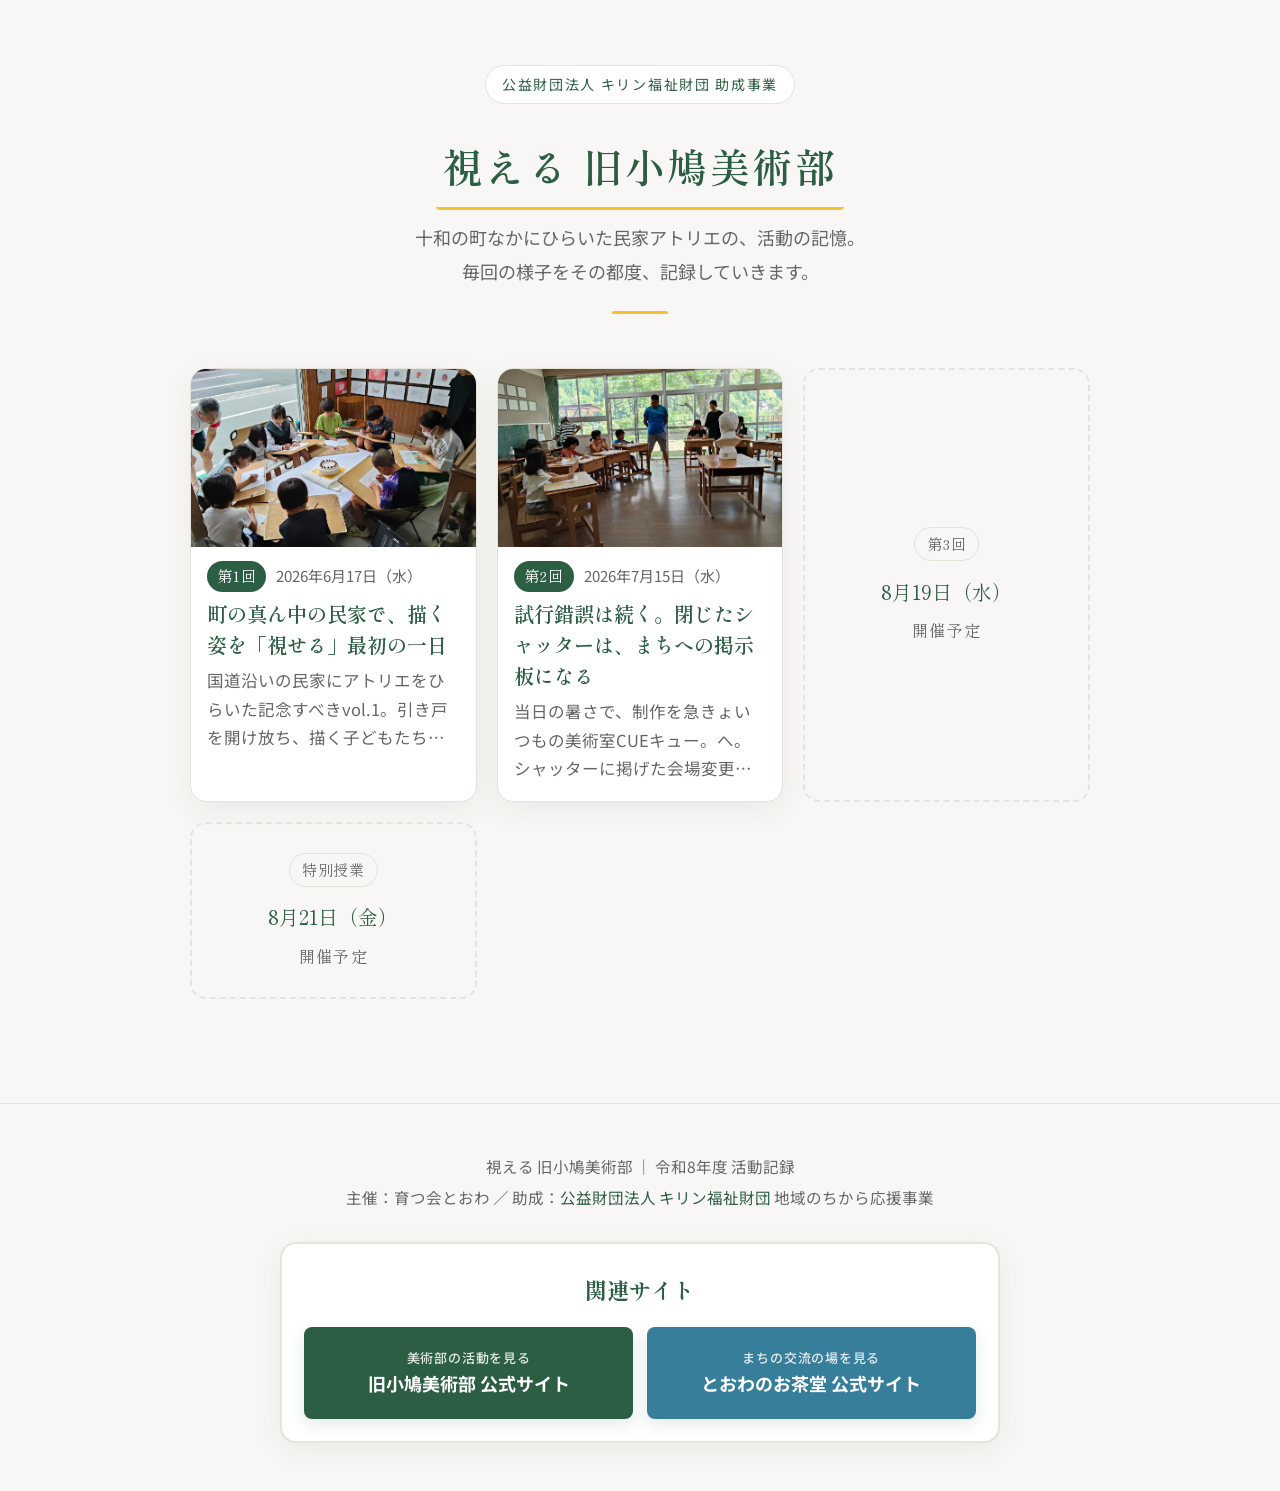
==== index.html @ ce85c774 "第3回を「下書き公開」の体裁にする（先生の聞き取り待ち） 先生にURLをお伝えして記事を見ていただき、聞き取りを返してもらうための状態。  - 記事冒頭に下書きであることを説明するバナーを追加 - 空" ====
<!DOCTYPE html>
<html lang="ja">
<head>
  <meta charset="UTF-8" />
  <meta name="viewport" content="width=device-width, initial-scale=1.0" />
  <!-- 検索エンジンに載せない（URLを知る人だけ） -->
  <meta name="robots" content="noindex, nofollow" />
  <title>美術部 活動記録 ｜ 令和8年度</title>
  <link rel="preconnect" href="https://fonts.googleapis.com">
  <link rel="preconnect" href="https://fonts.gstatic.com" crossorigin>
  <link href="https://fonts.googleapis.com/css2?family=Noto+Sans+JP:wght@300;400;500;700&family=Shippori+Mincho:wght@500;600;700&display=swap" rel="stylesheet">
  <link rel="stylesheet" href="assets/style.css" />
</head>
<body>

  <header class="site-head">
    <div class="badge">公益財団法人 キリン福祉財団 助成事業</div>
    <h1><a class="brand-link" href="https://tetiteti36-wq.github.io/kobato-art-site/" target="_blank" rel="noopener noreferrer">視える 旧小鳩美術部</a></h1>
    <p>十和の町なかにひらいた民家アトリエの、活動の記憶。<br />
       毎回の様子をその都度、記録していきます。</p>
    <div class="rule"></div>
  </header>

  <main class="feed">
    <div class="card-grid">

      <!-- 新しい回を上（左）に追加していく -->

      <a class="card" href="reports/2026-06-17-vol01.html">
        <div class="thumb" style="background-image:url('assets/img/vol1/vol01-cover.jpg')"></div>
        <div class="body">
          <div class="meta">
            <span class="vol">第1回</span>
            <span>2026年6月17日（水）</span>
          </div>
          <h2>町の真ん中の民家で、描く姿を「視せる」最初の一日</h2>
          <p class="excerpt">国道沿いの民家にアトリエをひらいた記念すべきvol.1。引き戸を開け放ち、描く子どもたちの姿をまちに開きました。</p>
        </div>
      </a>

      <a class="card" href="reports/2026-07-15-vol02.html">
        <div class="thumb" style="background-image:url('assets/img/vol2/5.jpg')"></div>
        <div class="body">
          <div class="meta">
            <span class="vol">第2回</span>
            <span>2026年7月15日（水）</span>
          </div>
          <h2>試行錯誤は続く。閉じたシャッターは、まちへの掲示板になる</h2>
          <p class="excerpt">当日の暑さで、制作を急きょいつもの美術室CUEキュー。へ。シャッターに掲げた会場変更の告知が、思いがけずまちの目に留まりました。</p>
        </div>
      </a>

      <!-- ↑ これを複製して、第3回・第4回…と増やしていきます -->

      <!-- 次回予告（記事ができたら、上のカード形式に置き換える） -->
      <div class="card card-next">
        <div class="next-inner">
          <span class="vol vol-ghost">第3回</span>
          <p class="next-date">8月19日（水）</p>
          <p class="next-note next-note--soft">開催予定</p>
        </div>
      </div>


      <div class="card card-next">
        <div class="next-inner">
          <span class="vol vol-ghost">特別授業</span>
          <p class="next-date">8月21日（金）</p>
          <p class="next-note next-note--soft">開催予定</p>
        </div>
      </div>

    </div>
  </main>

  <footer class="site-foot">
    <p>視える 旧小鳩美術部 ｜ 令和8年度 活動記録<br />
       主催：育つ会とおわ ／ 助成：<span class="kirin">公益財団法人 キリン福祉財団</span> 地域のちから応援事業</p>
    <section class="related-sites" aria-labelledby="related-sites-title">
      <h2 id="related-sites-title">関連サイト</h2>
      <nav class="site-links" aria-label="関連サイト">
        <a class="site-link site-link--art" href="https://tetiteti36-wq.github.io/kobato-art-site/" target="_blank" rel="noopener noreferrer"><span>美術部の活動を見る</span>旧小鳩美術部 公式サイト</a>
        <a class="site-link site-link--tea" href="https://tetiteti36-wq.github.io/towaochadou-site/" target="_blank" rel="noopener noreferrer"><span>まちの交流の場を見る</span>とおわのお茶堂 公式サイト</a>
      </nav>
    </section>
  </footer>

</body>
</html>
---- assets/style.css ----
/* =========================================================
   美術部 活動記録 — 共通スタイル
   既存サイト（小鳩美術部）のデザイントークンに準拠
   静的サイト（ビルドなし） / バニラCSS
   ========================================================= */

:root {
  --clr-forest-green: #2C5E43;
  --clr-soft-blue:    #A9D1E1;
  --clr-accent-yellow:#F4C430;
  --clr-accent-orange:#E67E22;
  --clr-text-main:    #333333;
  --clr-text-light:   #666666;
  --clr-bg-light:     #F9F7F5;
  --clr-bg-white:     #FFFFFF;
  --clr-line:         #e7e2da;

  --font-heading: 'Shippori Mincho', serif;
  --font-body:    'Noto Sans JP', sans-serif;

  --space-sm: 1rem;
  --space-md: 2rem;
  --space-lg: 4rem;

  --br-sm: 8px;
  --br-md: 16px;
  --br-lg: 24px;

  --shadow: 0 8px 28px rgba(44, 94, 67, .08);
  --maxw:   760px;
}

* { box-sizing: border-box; }
html { scroll-behavior: smooth; }

body {
  margin: 0;
  font-family: var(--font-body);
  font-size: 19px;
  color: var(--clr-text-main);
  background-color: var(--clr-bg-light);
  line-height: 1.9;
  font-weight: 400;
  -webkit-font-smoothing: antialiased;
}

.wrap { max-width: var(--maxw); margin: 0 auto; padding: 0 20px; }

/* ---------- ヘッダー ---------- */
.site-head {
  text-align: center;
  padding: 4rem 20px 2rem;
}
.site-head .badge {
  display: inline-block;
  font-size: 14px;
  letter-spacing: .12em;
  color: var(--clr-forest-green);
  background: var(--clr-bg-white);
  border: 1px solid var(--clr-line);
  padding: 5px 16px;
  border-radius: 999px;
  margin-bottom: 1.4rem;
}
.site-head h1 {
  font-family: var(--font-heading);
  font-weight: 600;
  font-size: clamp(28px, 5vw, 40px);
  color: var(--clr-forest-green);
  margin: 0 0 .6rem;
  letter-spacing: .06em;
}
.brand-link {
  position: relative;
  display: inline-block;
  color: inherit;
  text-decoration: none;
  border-bottom: 3px solid var(--clr-accent-yellow);
  border-radius: 10px 10px 4px 4px;
  padding: .05em .18em .08em;
  cursor: pointer;
  transition: color .35s ease, background-color .35s ease,
              box-shadow .35s ease, transform .35s cubic-bezier(.2,.8,.2,1);
}
.brand-link::after {
  content: "公式サイトへ";
  position: absolute;
  left: 50%; top: -2.25em;
  color: var(--clr-bg-white);
  background: var(--clr-forest-green);
  border-radius: 999px;
  padding: 3px 12px;
  font-family: var(--font-body);
  font-size: 12px;
  font-weight: 500;
  letter-spacing: .08em;
  line-height: 1.6;
  white-space: nowrap;
  opacity: 0;
  pointer-events: none;
  transform: translate(-50%, 7px) scale(.94);
  transition: opacity .3s ease, transform .35s cubic-bezier(.2,.8,.2,1);
}
.brand-link:hover,
.brand-link:focus-visible {
  color: var(--clr-accent-orange);
  background: rgba(244, 196, 48, .12);
  box-shadow: 0 10px 30px rgba(44, 94, 67, .16);
  transform: translateY(-3px) scale(1.025);
  outline: none;
}
.brand-link:hover::after,
.brand-link:focus-visible::after {
  opacity: 1;
  transform: translate(-50%, 0) scale(1);
}
@media (prefers-reduced-motion: reduce) {
  .brand-link,
  .brand-link::after { transition: none; }
  .brand-link:hover,
  .brand-link:focus-visible { transform: none; }
}
.site-head p {
  color: var(--clr-text-light);
  margin: 0 auto;
  max-width: 30em;
  font-size: 18px;
}
.rule {
  width: 56px; height: 3px; margin: 1.4rem auto 0;
  background: var(--clr-accent-yellow); border-radius: 3px;
}

/* ---------- レポート一覧（カード／横3枚グリッド） ---------- */
.feed {
  max-width: 940px; margin: 0 auto;
  padding: 1.4rem 20px 4.5rem;
}
.card-grid {
  display: grid; grid-template-columns: repeat(3, 1fr);
  gap: 20px; align-items: stretch;
}
@media (max-width: 760px) { .card-grid { grid-template-columns: repeat(3, 1fr); gap: 12px; } }
@media (max-width: 480px) { .card-grid { grid-template-columns: 1fr 1fr; } }

.card {
  display: block;
  text-decoration: none;
  color: inherit;
  background: var(--clr-bg-white);
  border: 1px solid var(--clr-line);
  border-radius: var(--br-md);
  box-shadow: var(--shadow);
  overflow: hidden;
  transition: transform .18s ease, box-shadow .18s ease;
}
.card:hover { transform: translateY(-3px); box-shadow: 0 14px 34px rgba(44,94,67,.14); }

/* 次回予告カード（記事ができたら通常カードに置き換え） */
.card-next {
  border: 2px dashed var(--clr-line); background: transparent; box-shadow: none;
  display: flex; align-items: center; justify-content: center; text-align: center;
  min-height: 140px;
}
.card-next:hover { transform: none; box-shadow: none; }
.next-inner { padding: 1.6rem; color: var(--clr-text-light); }
.vol-ghost {
  display: inline-block; font-family: var(--font-heading);
  color: var(--clr-text-light); background: transparent;
  border: 1px solid var(--clr-line); padding: 2px 12px; border-radius: 999px;
  font-size: 15px; letter-spacing: .05em; margin-bottom: .7rem;
}
.next-date { font-family: var(--font-heading); color: var(--clr-forest-green); font-size: 20px; margin: 0 0 .3rem; }
.next-note { font-family: var(--font-heading); font-size: 16px; color: var(--clr-forest-green); margin: 0; letter-spacing: .08em; }
.next-note--soft { color: var(--clr-text-light); }

.card .thumb {
  aspect-ratio: 16 / 10;
  background: #eceae5 center/cover no-repeat;
  display: flex; align-items: center; justify-content: center;
  color: #b3ada1; font-size: 13px;
}
.card .body { padding: .9rem 1rem 1.1rem; }
.card .meta {
  display: flex; gap: 10px; flex-wrap: wrap; align-items: center;
  font-size: 15px; color: var(--clr-text-light); margin-bottom: .4rem;
}
.card .meta .vol {
  font-family: var(--font-heading);
  color: var(--clr-bg-white);
  background: var(--clr-forest-green);
  padding: 1px 10px; border-radius: 999px; font-size: 15px;
  letter-spacing: .05em;
}
.card h2 {
  font-family: var(--font-heading); font-weight: 600;
  color: var(--clr-forest-green);
  font-size: 20px; line-height: 1.55; margin: 0 0 .35rem;
}
.card .excerpt {
  color: var(--clr-text-light); font-size: 16.5px; line-height: 1.75; margin: 0;
  display: -webkit-box; -webkit-line-clamp: 3; -webkit-box-orient: vertical; overflow: hidden;
}

/* ---------- 記事ページ ---------- */
.article { padding: .6rem 0 4.5rem; }
.article .back {
  display: inline-block; margin: .6rem 0 1.4rem;
  color: var(--clr-text-light); text-decoration: none; font-size: 16px;
}
.article .back:hover { color: var(--clr-forest-green); }

.article header {
  border-bottom: 1px solid var(--clr-line);
  padding-bottom: 1.4rem; margin-bottom: 1.6rem;
}
.article .vol-tag {
  font-family: var(--font-heading);
  color: var(--clr-bg-white); background: var(--clr-forest-green);
  padding: 3px 14px; border-radius: 999px; font-size: 13px; letter-spacing: .06em;
}
.article h1 {
  font-family: var(--font-heading); font-weight: 600;
  color: var(--clr-forest-green);
  font-size: clamp(27px, 4.5vw, 35px); margin: .8rem 0 1.2rem;
  line-height: 1.5;
}

/* シンボル写真（タイトル直下・小さめ＆中央） */
.hero {
  max-width: 560px; margin: 0 auto 1.6rem;
}
.hero img {
  width: 100%; height: auto; display: block;
  border-radius: var(--br-md); border: 1px solid var(--clr-line);
  box-shadow: var(--shadow); cursor: zoom-in;
}

.facts {
  display: grid; grid-template-columns: repeat(auto-fit, minmax(130px, 1fr));
  gap: 10px; margin: 0;
}
.facts .f {
  background: var(--clr-bg-white); border: 1px solid var(--clr-line);
  border-radius: var(--br-sm); padding: 10px 12px;
}
.facts .f .k { font-size: 15px; color: var(--clr-text-light); }
.facts .f .v {
  font-family: var(--font-heading); font-size: 19px; font-weight: 600;
  color: var(--clr-forest-green);
}
.facts-label {
  font-size: 15px; color: var(--clr-text-light);
  margin: 14px 0 6px; letter-spacing: .04em;
}

.article h2 {
  font-family: var(--font-heading); font-weight: 600;
  font-size: 24px; color: var(--clr-forest-green);
  margin: 2.4rem 0 .7rem;
  padding-left: 14px; border-left: 4px solid var(--clr-accent-yellow);
}
.article p { margin: 0 0 1rem; }
.inline-link {
  color: var(--clr-forest-green);
  text-decoration-color: var(--clr-accent-yellow);
  text-decoration-thickness: 2px;
  text-underline-offset: 3px;
}
.inline-link:hover { color: var(--clr-accent-orange); }
.article .note { color: var(--clr-text-light); font-size: 16px; }

/* 注釈（本文中のマーカーと、対応する脚注） */
.fn-ref {
  font-size: .75em; color: var(--clr-accent-orange);
  font-weight: 700; vertical-align: .3em; margin: 0 .1em;
  white-space: nowrap;
}
.article .footnote {
  font-size: 15px; line-height: 1.9; color: var(--clr-text-light);
  background: var(--clr-bg-light); border-left: 3px solid var(--clr-accent-orange);
  border-radius: 0 var(--br-sm) var(--br-sm) 0;
  padding: .9rem 1.1rem; margin: 1.2rem 0 1.6rem;
}
.article .footnote strong { color: var(--clr-text-main); }
.article ul {
  margin: 0 0 1rem; padding: 0; list-style: none;
}
.article ul li {
  position: relative; padding: .5rem .8rem .5rem 1rem;
  margin-bottom: .5rem;
  background: var(--clr-bg-white); border: 1px solid var(--clr-line);
  border-left: 3px solid var(--clr-soft-blue);
  border-radius: var(--br-sm);
}

/* 写真ギャラリー（3列・本文より広い帯で大きく見せる） */
.gallery {
  display: grid; grid-template-columns: repeat(3, 1fr);
  gap: 16px; margin: 1rem auto 1.4rem;
  width: min(100vw - 36px, 1080px);
  margin-left: 50%; transform: translateX(-50%);
}
.gallery figure {
  margin: 0;
  background: var(--clr-bg-white); border: 1px solid var(--clr-line);
  border-radius: var(--br-md); overflow: hidden; box-shadow: var(--shadow);
}
.gallery img {
  width: 100%; aspect-ratio: 4/3; object-fit: cover; display: block;
  cursor: zoom-in; transition: filter .15s ease;
}
.gallery img:hover { filter: brightness(1.05); }
.gallery figcaption {
  position: relative;
  font-size: 16px; color: var(--clr-text-light);
  padding: 12px 14px 14px; line-height: 1.65;
  max-height: 5.7em; overflow: hidden;
}
.gallery figcaption.caption-fade::after {
  content: "";
  position: absolute; left: 0; right: 0; bottom: 0;
  height: 2.5em;
  background: linear-gradient(to bottom, rgba(255,255,255,0), var(--clr-bg-white) 88%);
  pointer-events: none;
}
@media (max-width: 720px) {
  .gallery { grid-template-columns: repeat(2, 1fr); gap: 12px; }
}
@media (max-width: 420px) {
  .gallery { grid-template-columns: 1fr 1fr; gap: 10px; }
  .gallery figcaption { font-size: 15px; padding: 10px 12px 12px; }
}

/* チラシ（1枚を大きく中央に） */
.flyer-wrap { text-align: center; margin: 1rem 0; }
.flyer-wrap figure { margin: 0; display: inline-block; }
.flyer-wrap img {
  width: 100%; max-width: 440px; height: auto;
  border-radius: var(--br-sm); border: 1px solid var(--clr-line);
  cursor: zoom-in;
}
.flyer-wrap figcaption { font-size: 16px; color: var(--clr-text-light); margin-top: 8px; }

/* 画像拡大ライトボックス */
#lightbox {
  position: fixed; inset: 0; z-index: 999;
  background: rgba(20, 15, 10, .88);
  display: none; align-items: center; justify-content: center;
  padding: 24px; cursor: zoom-out;
}
#lightbox.open { display: flex; }
#lightbox img {
  max-width: 100%; max-height: 86vh; object-fit: contain;
  border-radius: var(--br-sm); box-shadow: 0 10px 40px rgba(0,0,0,.5);
}
#lightbox-cap {
  position: absolute; left: 0; right: 0; bottom: 18px;
  text-align: center; color: #fff; font-size: 16px; padding: 0 24px;
  text-shadow: 0 1px 3px rgba(0,0,0,.7); line-height: 1.6;
}
#lightbox-close {
  position: absolute; top: 12px; right: 18px;
  background: none; border: none; color: #fff;
  font-size: 36px; line-height: 1; cursor: pointer;
}
.ph {
  width: 100%; aspect-ratio: 4/3; border-radius: var(--br-sm);
  background: #eceae5;
  display: flex; align-items: center; justify-content: center;
  color: #b3ada1; font-size: 13px; border: 1px dashed #d6d0c5;
}

/* お金メモ */
.money {
  background: var(--clr-bg-white); border: 1px solid var(--clr-line);
  border-left: 4px solid var(--clr-soft-blue);
  border-radius: var(--br-sm); padding: 14px 18px; font-size: 16px;
}
.money .ttl {
  font-family: var(--font-heading);
  color: var(--clr-forest-green); font-weight: 600; margin-bottom: .2rem;
}

/* ---------- フッター ---------- */
.site-foot {
  text-align: center; color: var(--clr-text-light); font-size: 15.5px;
  padding: 2rem 20px 3rem; margin-top: 2rem;
  border-top: 1px solid var(--clr-line);
  line-height: 2;
}
.site-foot .kirin { color: var(--clr-forest-green); }
.related-sites {
  max-width: 720px;
  margin: 1.8rem auto 0;
  padding: 1.4rem;
  background: var(--clr-bg-white);
  border: 2px solid var(--clr-line);
  border-radius: var(--br-md);
  box-shadow: var(--shadow);
}
.site-foot .related-sites h2 {
  margin: 0 0 1rem;
  padding: 0;
  border: 0;
  color: var(--clr-forest-green);
  font-family: var(--font-heading);
  font-size: 22px;
}
.site-links {
  display: grid;
  grid-template-columns: repeat(2, minmax(0, 1fr));
  gap: 14px;
}
.site-link {
  display: flex;
  flex-direction: column;
  justify-content: center;
  min-height: 92px;
  color: #fff !important;
  border: 2px solid transparent;
  border-radius: var(--br-sm);
  padding: 14px 18px;
  text-decoration: none;
  font-size: 18px;
  font-weight: 700;
  line-height: 1.45;
  box-shadow: 0 6px 16px rgba(44,94,67,.12);
  transition: transform .18s ease, box-shadow .18s ease;
}
.site-link span {
  display: block;
  margin-bottom: 2px;
  font-size: 13px;
  font-weight: 500;
  letter-spacing: .06em;
  opacity: .86;
}
.site-link--art { background: var(--clr-forest-green); }
.site-link--tea { background: #377e9b; }
.site-link:hover,
.site-link:focus-visible {
  transform: translateY(-3px);
  box-shadow: 0 10px 24px rgba(44,94,67,.22);
}
@media (max-width: 560px) {
  .site-links { grid-template-columns: 1fr; }
  .related-sites { padding: 1rem; }
}
.site-foot a { color: var(--clr-forest-green); }

/* 編集者向けの注記（公開時に消す） */
.draft-note {
  background: #fffaf0; border: 1px dashed var(--clr-accent-orange); color: #a85f1c;
  border-radius: var(--br-sm); padding: 10px 14px; font-size: 13px; margin: 14px 0;
}
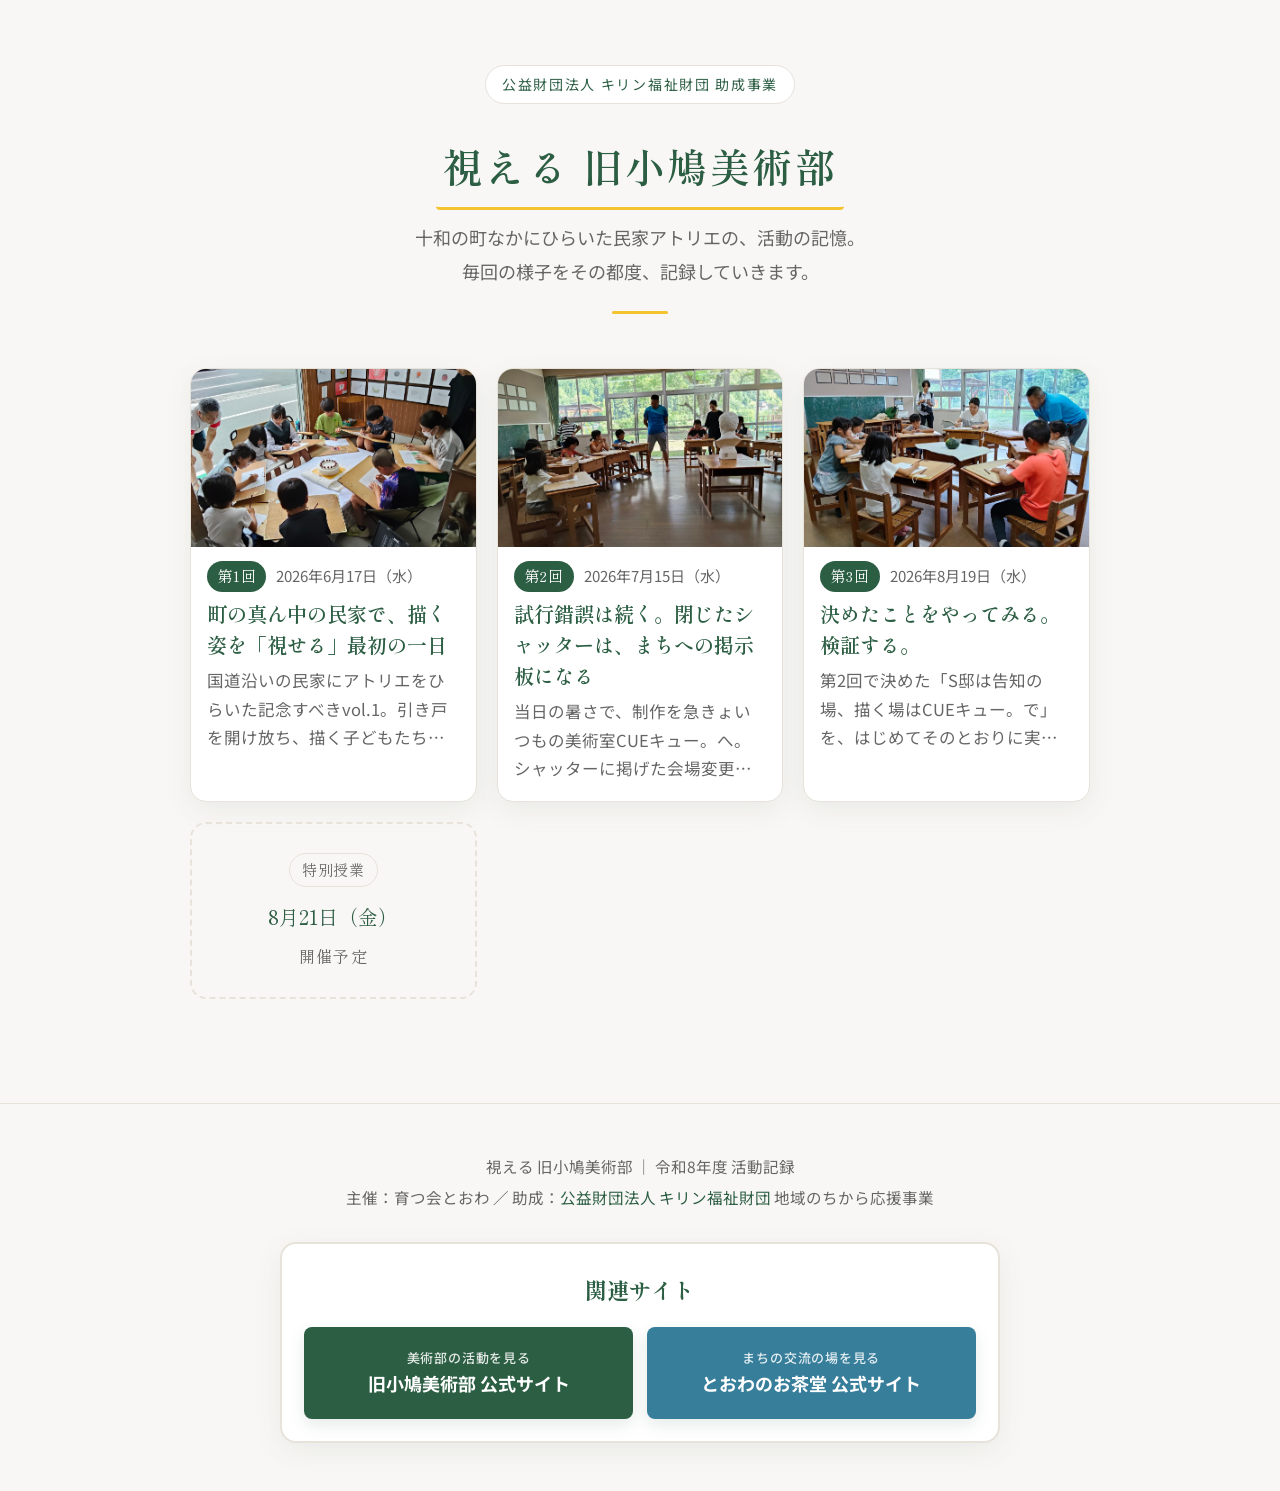
==== commit dfd202b8: "第3回を完成として公開：下書きバナーを削除し、トップページにカードを出す - reports/2026-08-19-vol03.html から下書き公開用のバナーとスタイルを削除 - index.ht" ====
--- a/index.html
+++ b/index.html
@@ -52,14 +52,19 @@
 
       <!-- ↑ これを複製して、第3回・第4回…と増やしていきます -->
 
+      <a class="card" href="reports/2026-08-19-vol03.html">
+        <div class="thumb" style="background-image:url('assets/img/vol3/vol03-cover.jpg')"></div>
+        <div class="body">
+          <div class="meta">
+            <span class="vol">第3回</span>
+            <span>2026年8月19日（水）</span>
+          </div>
+          <h2>決めたことをやってみる。検証する。</h2>
+          <p class="excerpt">第2回で決めた「S邸は告知の場、描く場はCUEキュー。で」を、はじめてそのとおりに実行。シャッターに貼ったポスターは、貼っている最中から通りがかりの人の足を止めました。</p>
+        </div>
+      </a>
+
       <!-- 次回予告（記事ができたら、上のカード形式に置き換える） -->
-      <div class="card card-next">
-        <div class="next-inner">
-          <span class="vol vol-ghost">第3回</span>
-          <p class="next-date">8月19日（水）</p>
-          <p class="next-note next-note--soft">開催予定</p>
-        </div>
-      </div>
 
 
       <div class="card card-next">
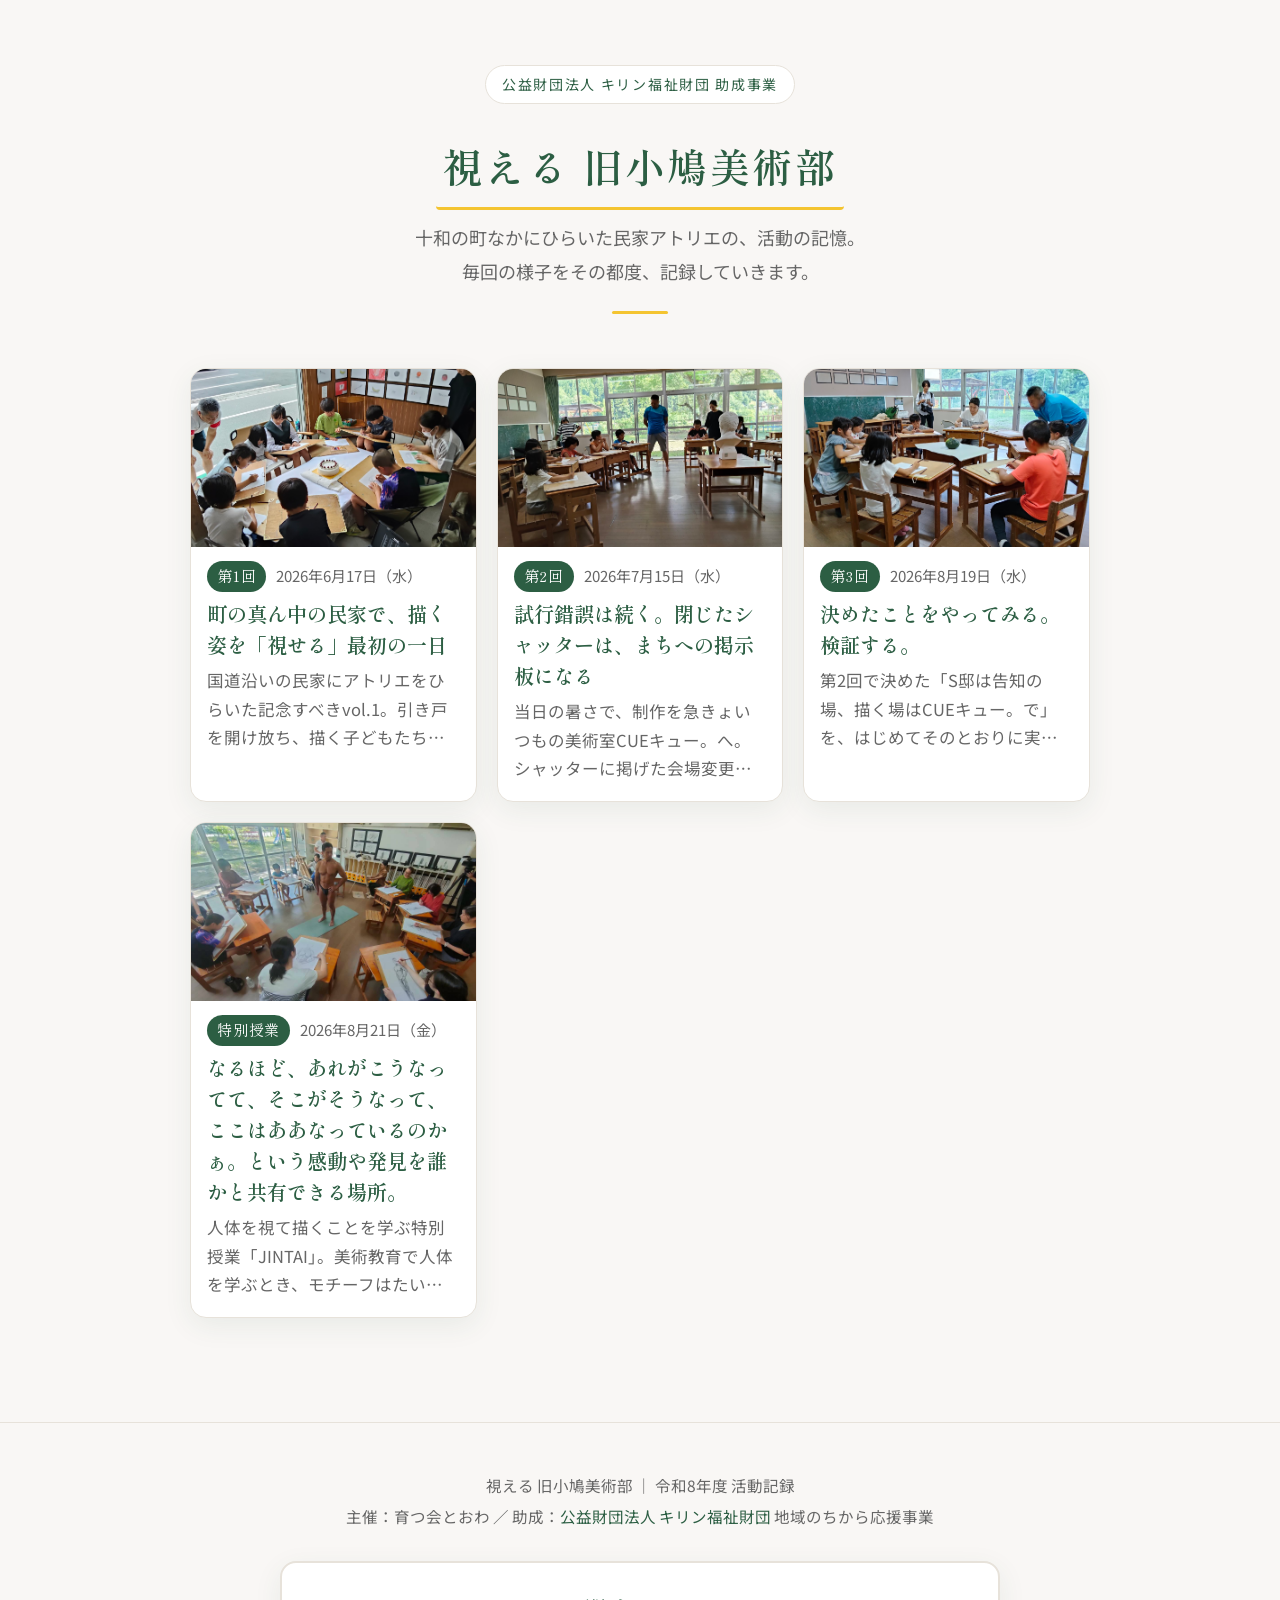
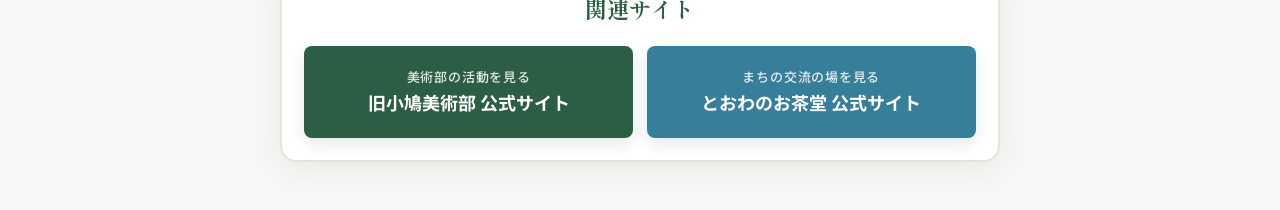
==== commit 4eae5e29: "JINTAI：トップページにカードを追加し、記事のお知らせを「準備中」だけにする - index.html の「特別授業／開催予定」カードを、記事へのリンクカードに差し替え   （サムネは記事のヒーロ" ====
--- a/index.html
+++ b/index.html
@@ -67,13 +67,17 @@
       <!-- 次回予告（記事ができたら、上のカード形式に置き換える） -->
 
 
-      <div class="card card-next">
-        <div class="next-inner">
-          <span class="vol vol-ghost">特別授業</span>
-          <p class="next-date">8月21日（金）</p>
-          <p class="next-note next-note--soft">開催予定</p>
+      <a class="card" href="reports/2026-08-21-jintai.html">
+        <div class="thumb" style="background-image:url('assets/img/jintai/jintai-09.jpg')"></div>
+        <div class="body">
+          <div class="meta">
+            <span class="vol">特別授業</span>
+            <span>2026年8月21日（金）</span>
+          </div>
+          <h2>なるほど、あれがこうなってて、そこがそうなって、ここはああなっているのかぁ。という感動や発見を誰かと共有できる場所。</h2>
+          <p class="excerpt">人体を視て描くことを学ぶ特別授業「JINTAI」。美術教育で人体を学ぶとき、モチーフはたいてい石膏像です。この日は実物の生身のからだを前に、3時間。</p>
         </div>
-      </div>
+      </a>
 
     </div>
   </main>
--- a/assets/style.css
+++ b/assets/style.css
@@ -454,3 +454,30 @@
   background: #fffaf0; border: 1px dashed var(--clr-accent-orange); color: #a85f1c;
   border-radius: var(--br-sm); padding: 10px 14px; font-size: 13px; margin: 14px 0;
 }
+
+/* ---------- 引用（取材や参加者の言葉） ---------- */
+.quote {
+  margin: 2rem 0;
+  padding: 1.6rem 1.8rem;
+  background: var(--clr-bg-white);
+  border-left: 5px solid var(--clr-forest-green);
+  border-radius: 0 var(--br-sm) var(--br-sm) 0;
+  box-shadow: var(--shadow);
+}
+.quote p {
+  margin: 0;
+  font-family: var(--font-heading);
+  font-size: 20px;
+  line-height: 2.05;
+}
+.quote .who {
+  display: block;
+  margin-top: 1rem;
+  font-family: var(--font-body);
+  font-size: 15px;
+  color: var(--clr-text-light);
+}
+@media (max-width: 600px) {
+  .quote { padding: 1.2rem 1.2rem; }
+  .quote p { font-size: 18px; }
+}
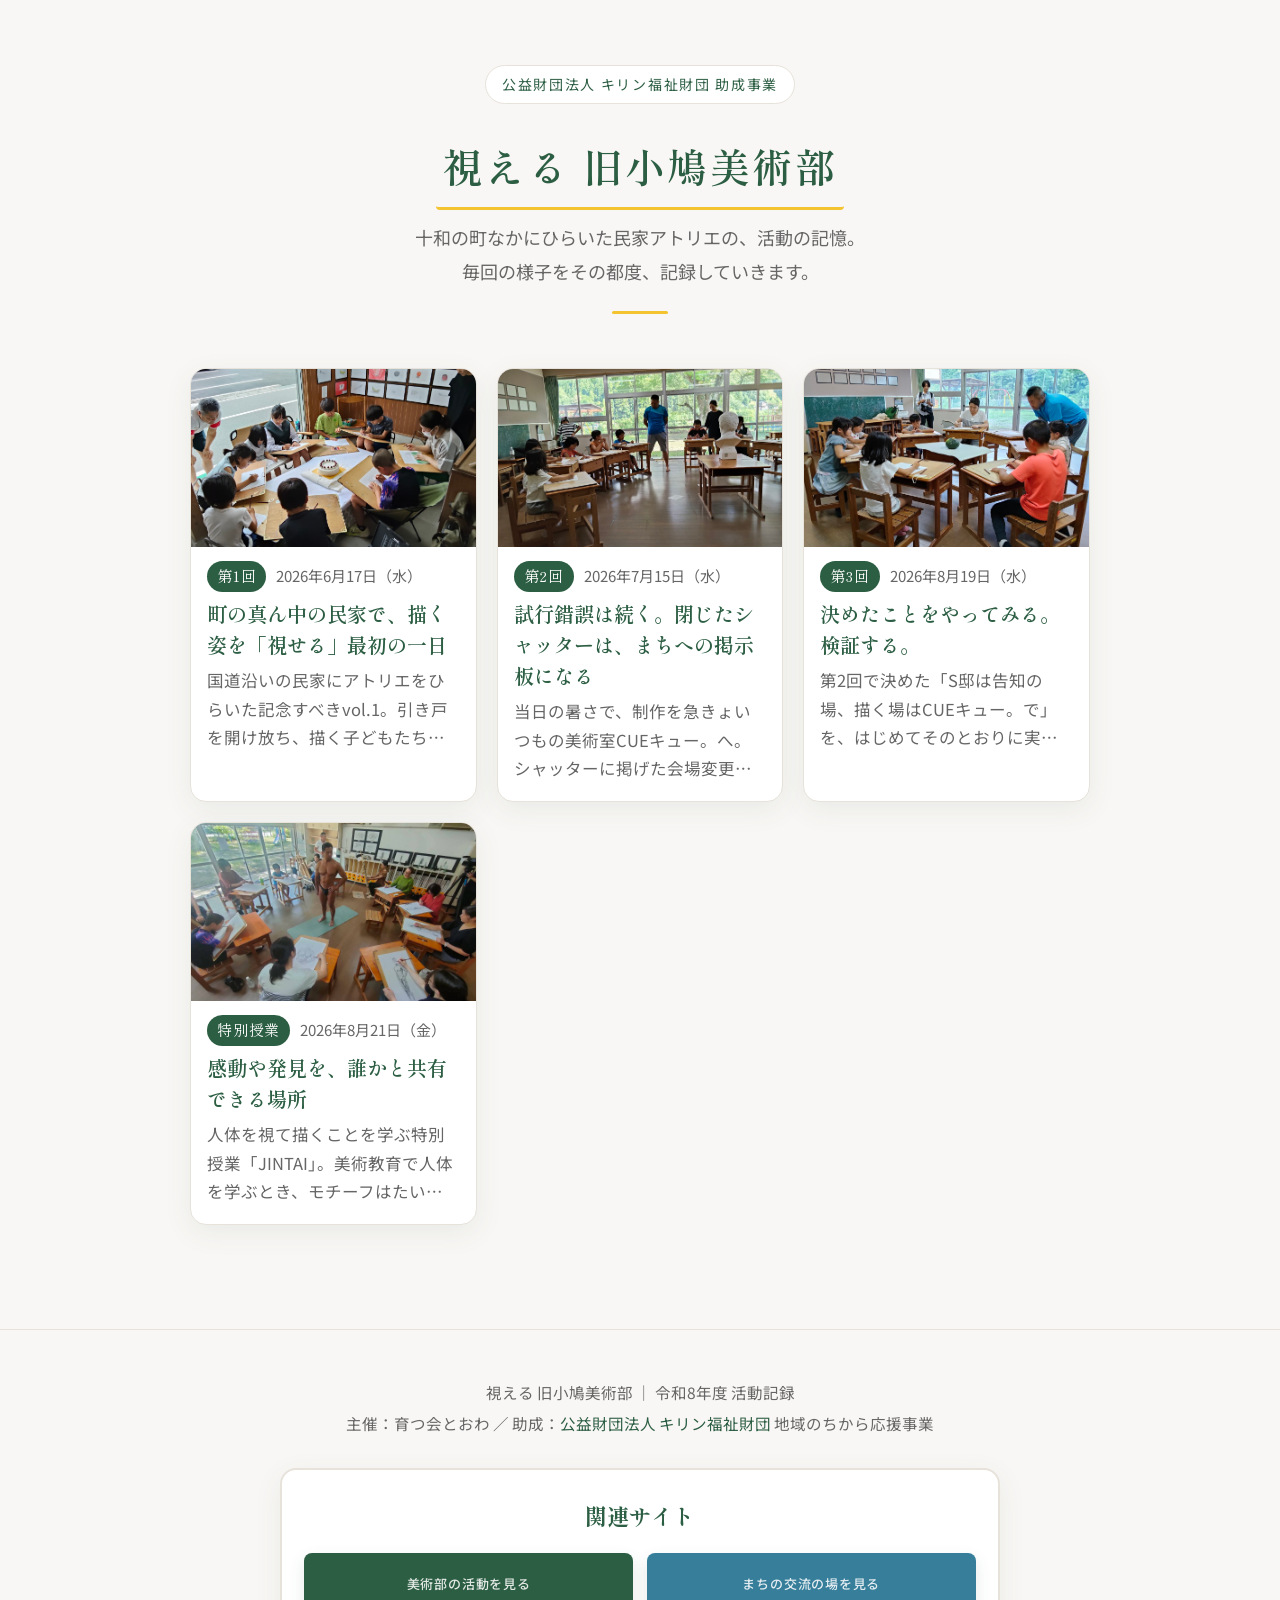
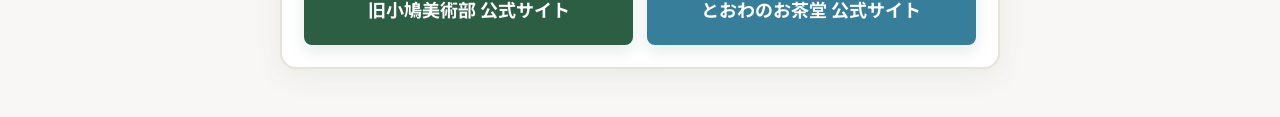
==== commit 3eedfe20: "トップのJINTAIカードの見出しを短い言い回しにする（記事タイトルは変更なし） 一覧では1枚だけ背が高くなっていたため。記事を開けば全文のタイトルが読める。  Co-Authored-By: Cla" ====
--- a/index.html
+++ b/index.html
@@ -74,7 +74,7 @@
             <span class="vol">特別授業</span>
             <span>2026年8月21日（金）</span>
           </div>
-          <h2>なるほど、あれがこうなってて、そこがそうなって、ここはああなっているのかぁ。という感動や発見を誰かと共有できる場所。</h2>
+          <h2>感動や発見を、誰かと共有できる場所</h2>
           <p class="excerpt">人体を視て描くことを学ぶ特別授業「JINTAI」。美術教育で人体を学ぶとき、モチーフはたいてい石膏像です。この日は実物の生身のからだを前に、3時間。</p>
         </div>
       </a>
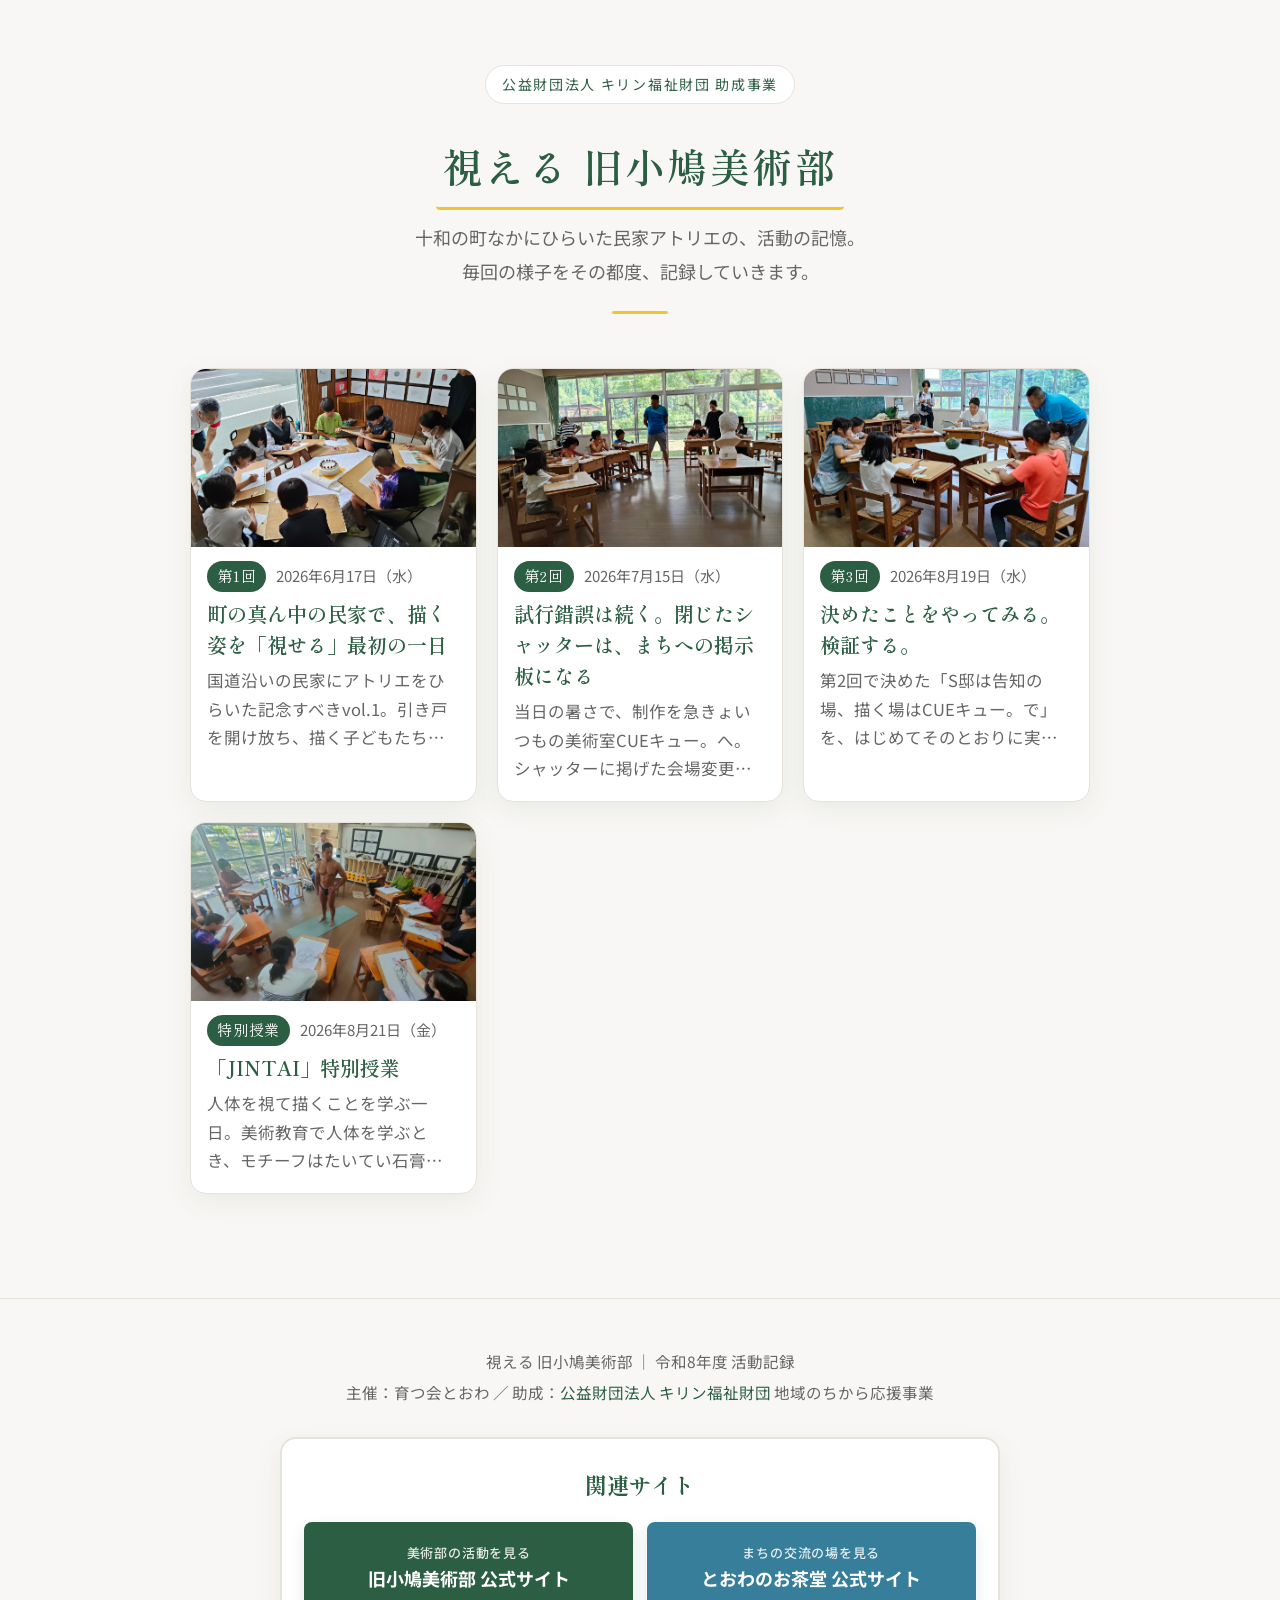
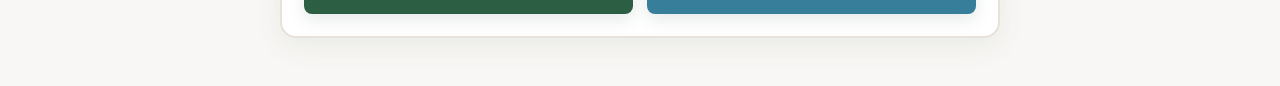
==== commit e836e3c4: "トップのJINTAIカードの見出しを「「JINTAI」特別授業」にする 第1回〜第3回との違いが一覧で分かるように。見出しと重複するため、 excerptの冒頭も「人体を視て描くことを学ぶ一日。」に調" ====
--- a/index.html
+++ b/index.html
@@ -74,8 +74,8 @@
             <span class="vol">特別授業</span>
             <span>2026年8月21日（金）</span>
           </div>
-          <h2>感動や発見を、誰かと共有できる場所</h2>
-          <p class="excerpt">人体を視て描くことを学ぶ特別授業「JINTAI」。美術教育で人体を学ぶとき、モチーフはたいてい石膏像です。この日は実物の生身のからだを前に、3時間。</p>
+          <h2>「JINTAI」特別授業</h2>
+          <p class="excerpt">人体を視て描くことを学ぶ一日。美術教育で人体を学ぶとき、モチーフはたいてい石膏像です。この日は実物の生身のからだを前に、3時間。</p>
         </div>
       </a>
 
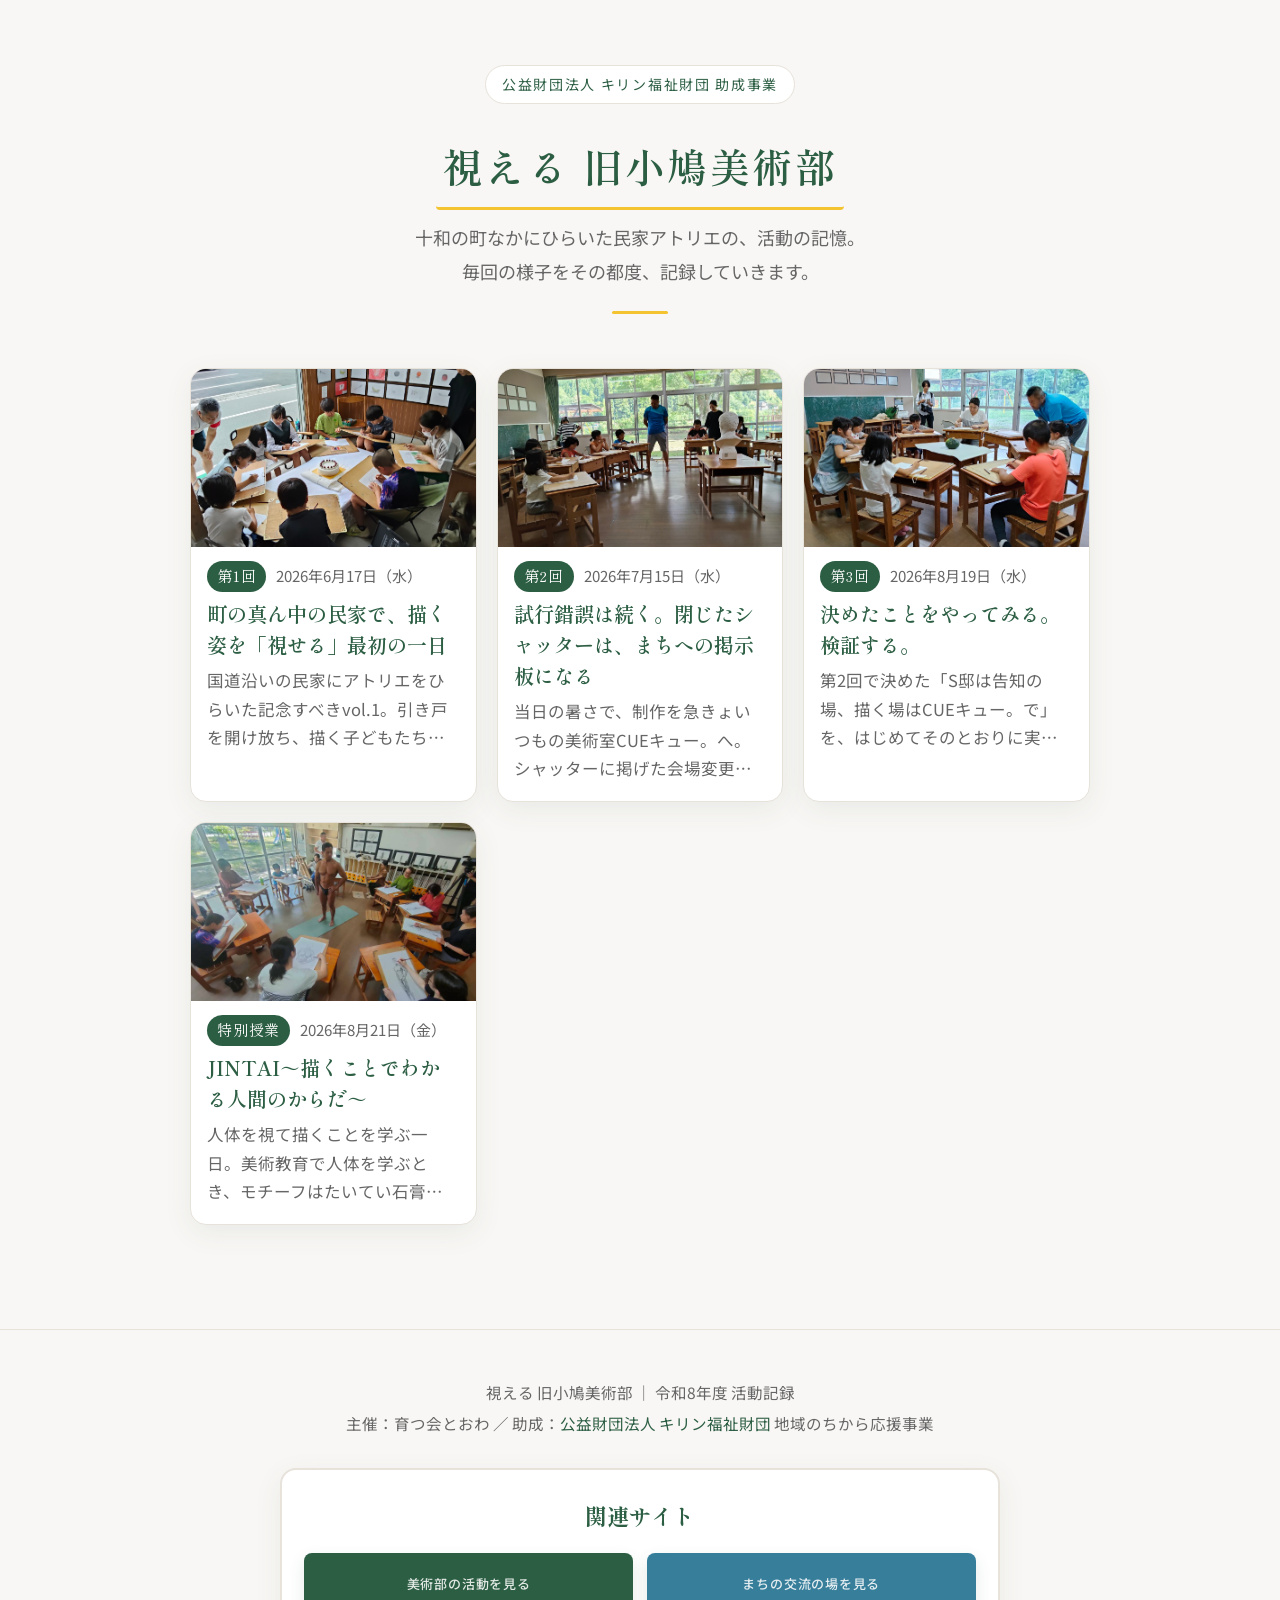
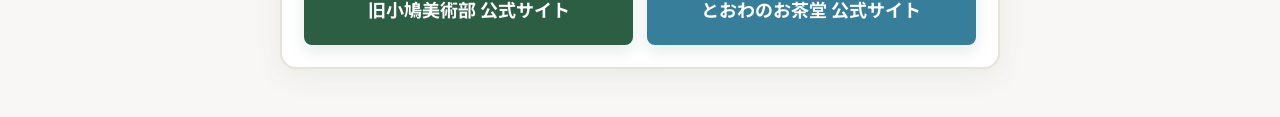
==== commit dd80e2ae: "カード見出しをチラシのタイトルに揃え、記事冒頭の説明文を削る - トップのJINTAIカード：見出しを「JINTAI～描くことでわかる人間のからだ～」に。   カード上部に「特別授業」のラベルがあり、" ====
--- a/index.html
+++ b/index.html
@@ -74,7 +74,7 @@
             <span class="vol">特別授業</span>
             <span>2026年8月21日（金）</span>
           </div>
-          <h2>「JINTAI」特別授業</h2>
+          <h2>JINTAI～描くことでわかる人間のからだ～</h2>
           <p class="excerpt">人体を視て描くことを学ぶ一日。美術教育で人体を学ぶとき、モチーフはたいてい石膏像です。この日は実物の生身のからだを前に、3時間。</p>
         </div>
       </a>
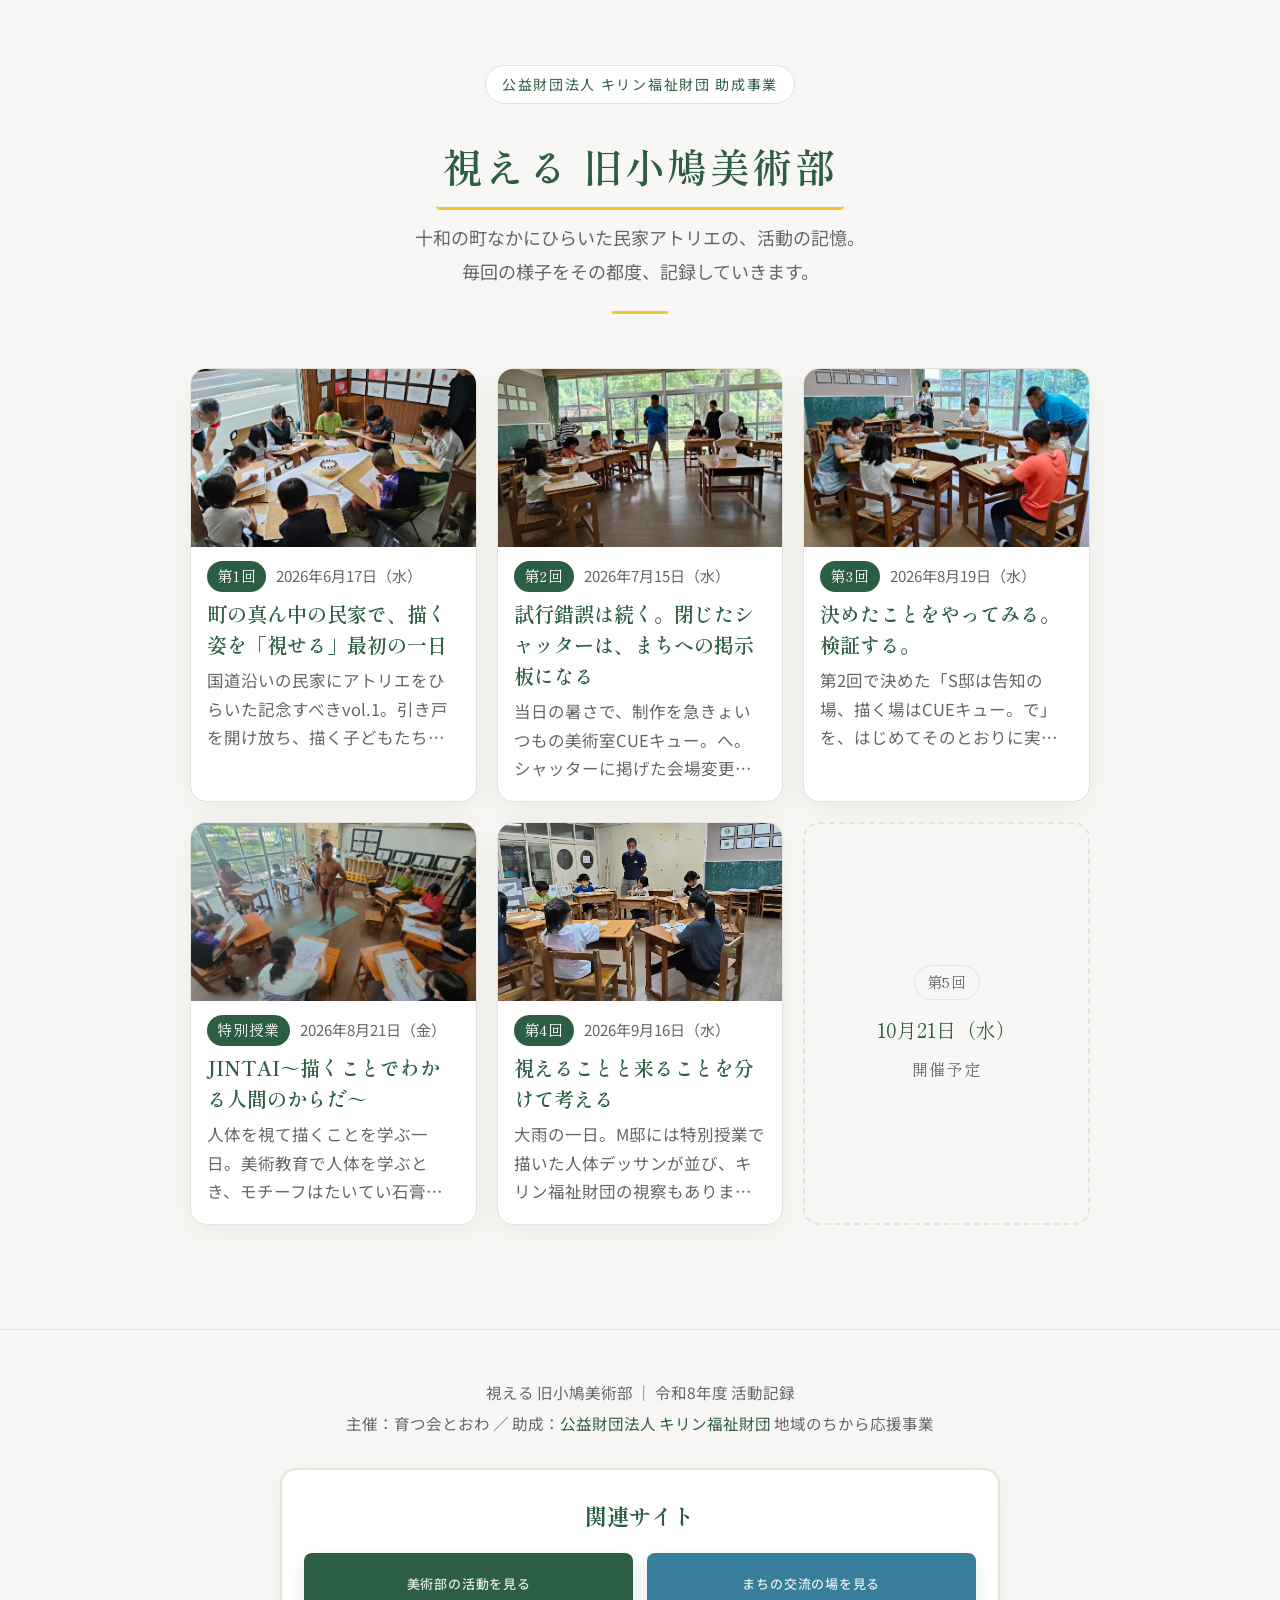
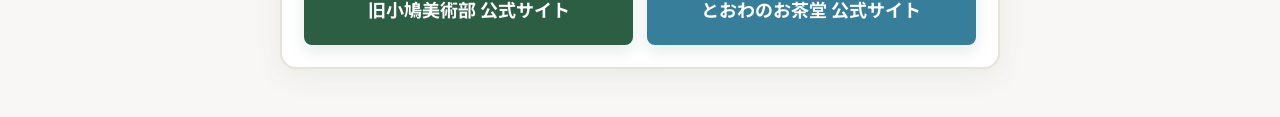
==== commit 261c2b65: "第4回を完成として公開：タイトル確定、トップにカードと次回予告を追加 - タイトルを「視えることと来ることを分けて考える」に - 手応えの句読点を「受け皿に少しは、なれている」に、   「ひとりひとり" ====
--- a/index.html
+++ b/index.html
@@ -79,6 +79,27 @@
         </div>
       </a>
 
+      <a class="card" href="reports/2026-09-16-vol04.html">
+        <div class="thumb" style="background-image:url('assets/img/vol4/vol04-03.jpg')"></div>
+        <div class="body">
+          <div class="meta">
+            <span class="vol">第4回</span>
+            <span>2026年9月16日（水）</span>
+          </div>
+          <h2>視えることと来ることを分けて考える</h2>
+          <p class="excerpt">大雨の一日。M邸には特別授業で描いた人体デッサンが並び、キリン福祉財団の視察もありました。知られてきた手応えと、それが参加には表れないこと。</p>
+        </div>
+      </a>
+
+      <!-- 次回予告（記事ができたら、上のカード形式に置き換える） -->
+      <div class="card card-next">
+        <div class="next-inner">
+          <span class="vol vol-ghost">第5回</span>
+          <p class="next-date">10月21日（水）</p>
+          <p class="next-note next-note--soft">開催予定</p>
+        </div>
+      </div>
+
     </div>
   </main>
 
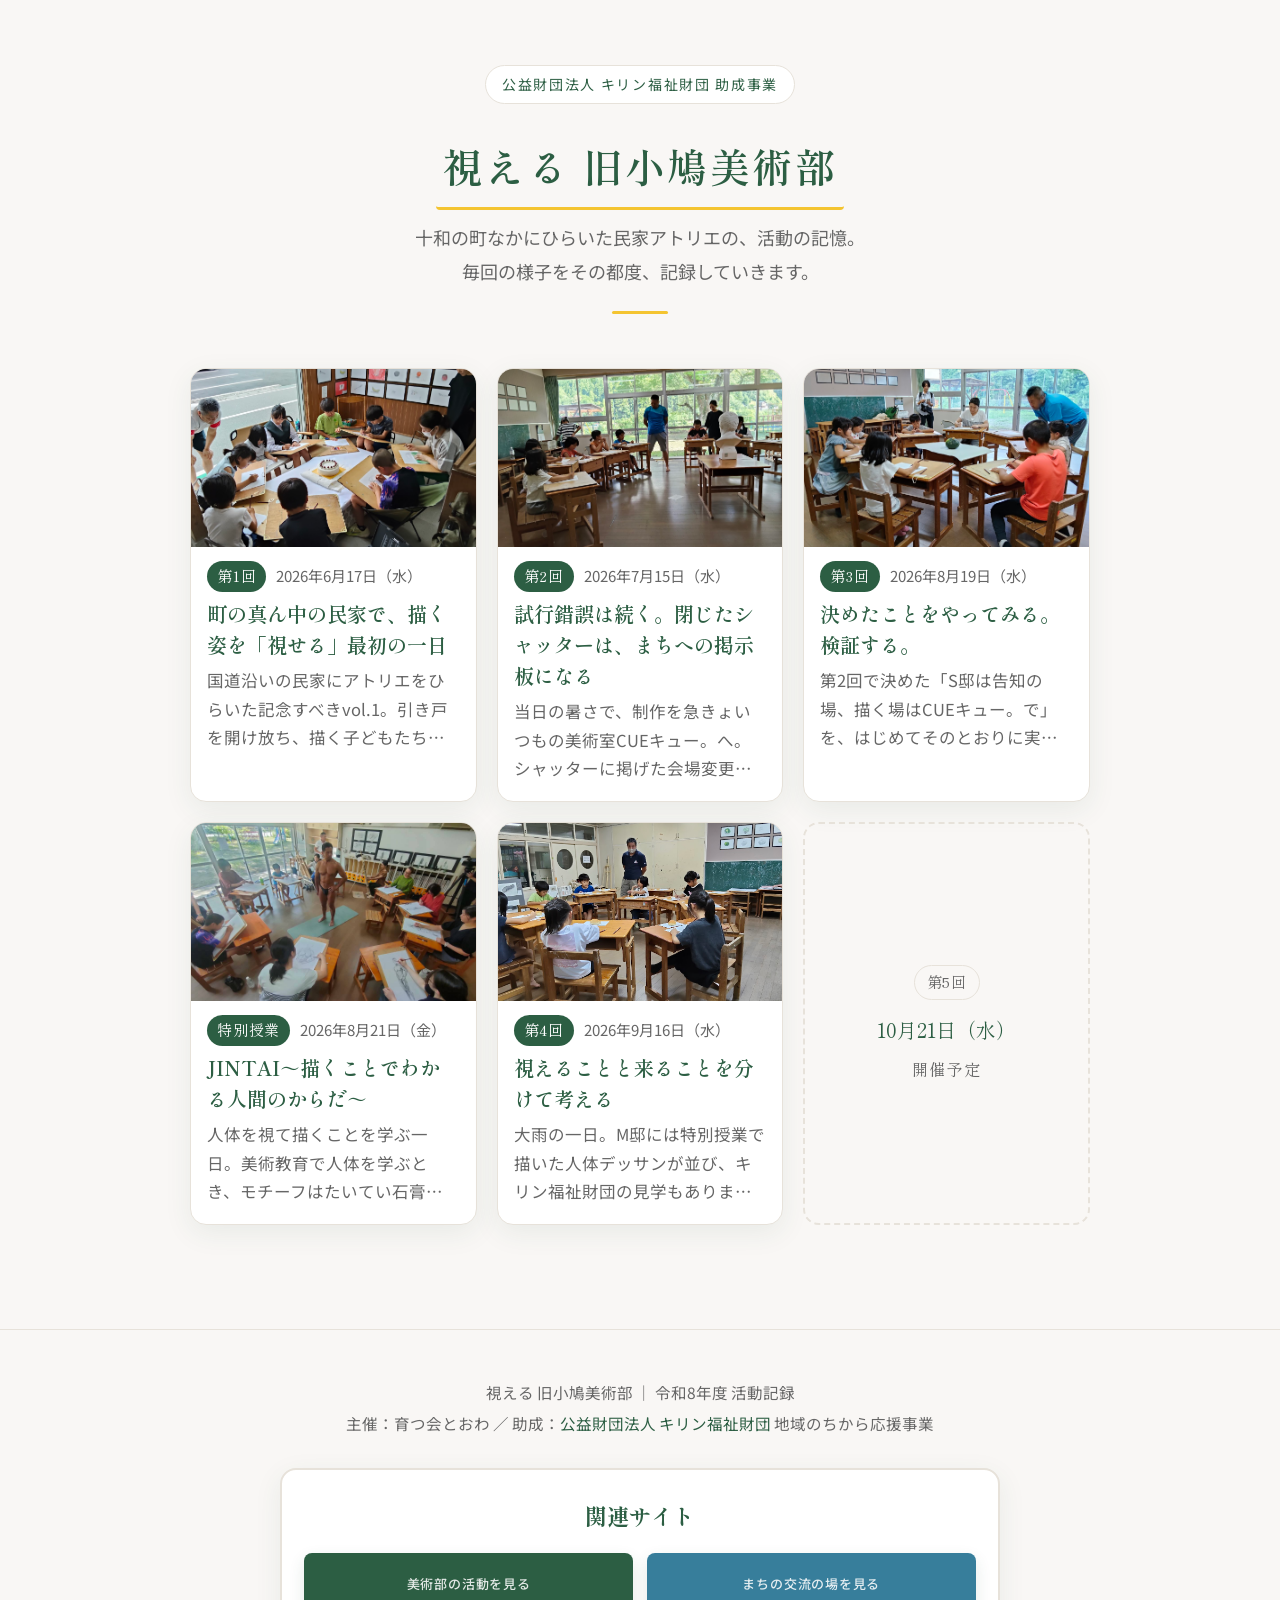
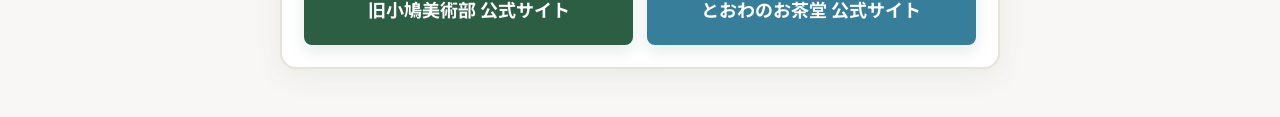
==== commit 9a139119: "第4回：キリン福祉財団からのご要望を反映（視察→見学、肩書→お名前、助成元であることを明記） - 「視察」を「見学」にすべて置き換え（記事の見出し・本文・キャプション・代替テキスト、   トップのカー" ====
--- a/index.html
+++ b/index.html
@@ -87,7 +87,7 @@
             <span>2026年9月16日（水）</span>
           </div>
           <h2>視えることと来ることを分けて考える</h2>
-          <p class="excerpt">大雨の一日。M邸には特別授業で描いた人体デッサンが並び、キリン福祉財団の視察もありました。知られてきた手応えと、それが参加には表れないこと。</p>
+          <p class="excerpt">大雨の一日。M邸には特別授業で描いた人体デッサンが並び、キリン福祉財団の見学もありました。知られてきた手応えと、それが参加には表れないこと。</p>
         </div>
       </a>
 
